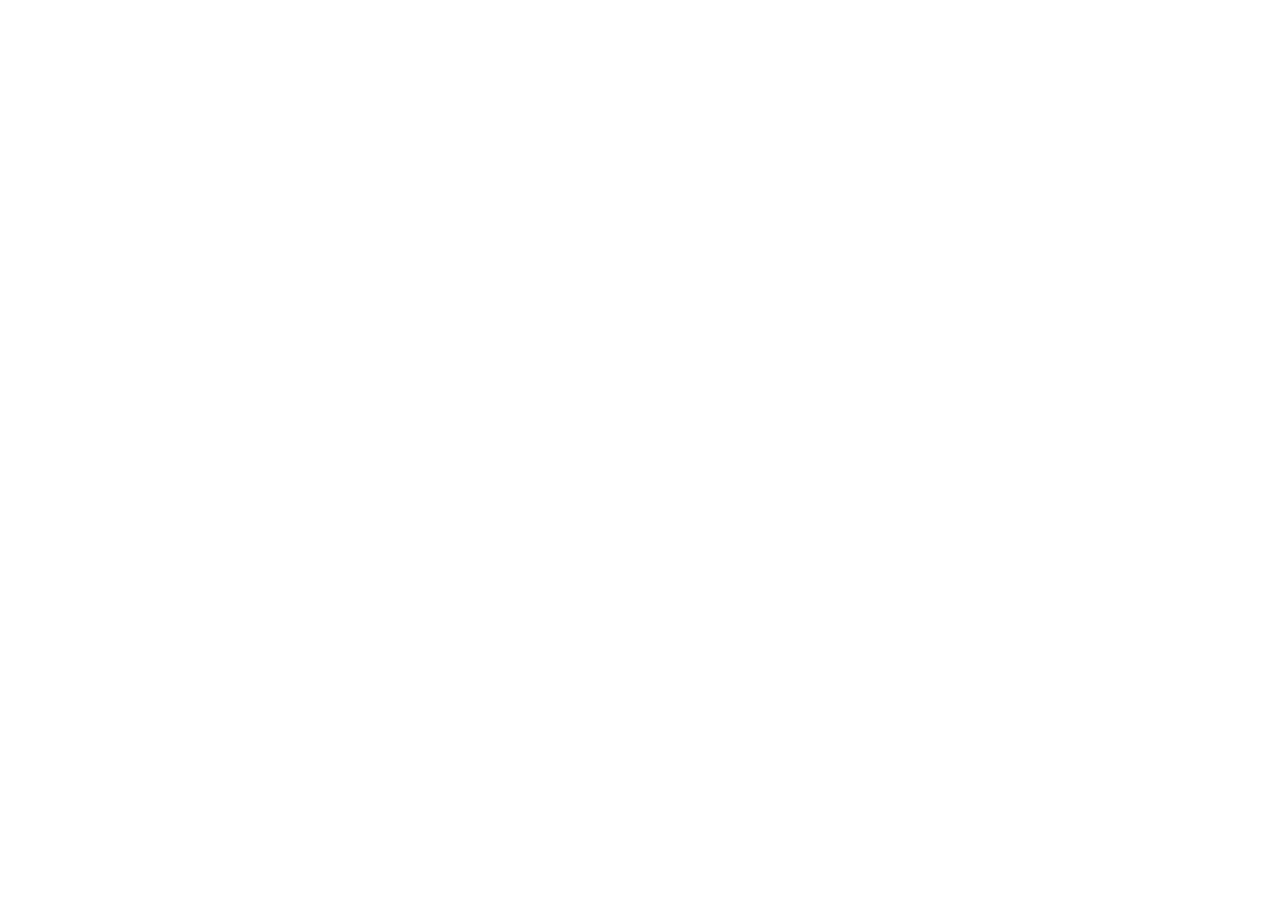
==== Basketball-Scoreboard/index.html @ 05a3c0f5 "basketball Initial Commit" ====
<!DOCTYPE html>
<html lang="en">
<head>
    <meta charset="UTF-8">
    <meta name="viewport" content="width=device-width, initial-scale=1.0">
    <title>Document</title>
    <script src="/Basketball-Scoreboard/script.js"></script>
    <link rel="stylesheet" href="/Basketball-Scoreboard/style.css">
</head>
<body>
    
</body>
</html>
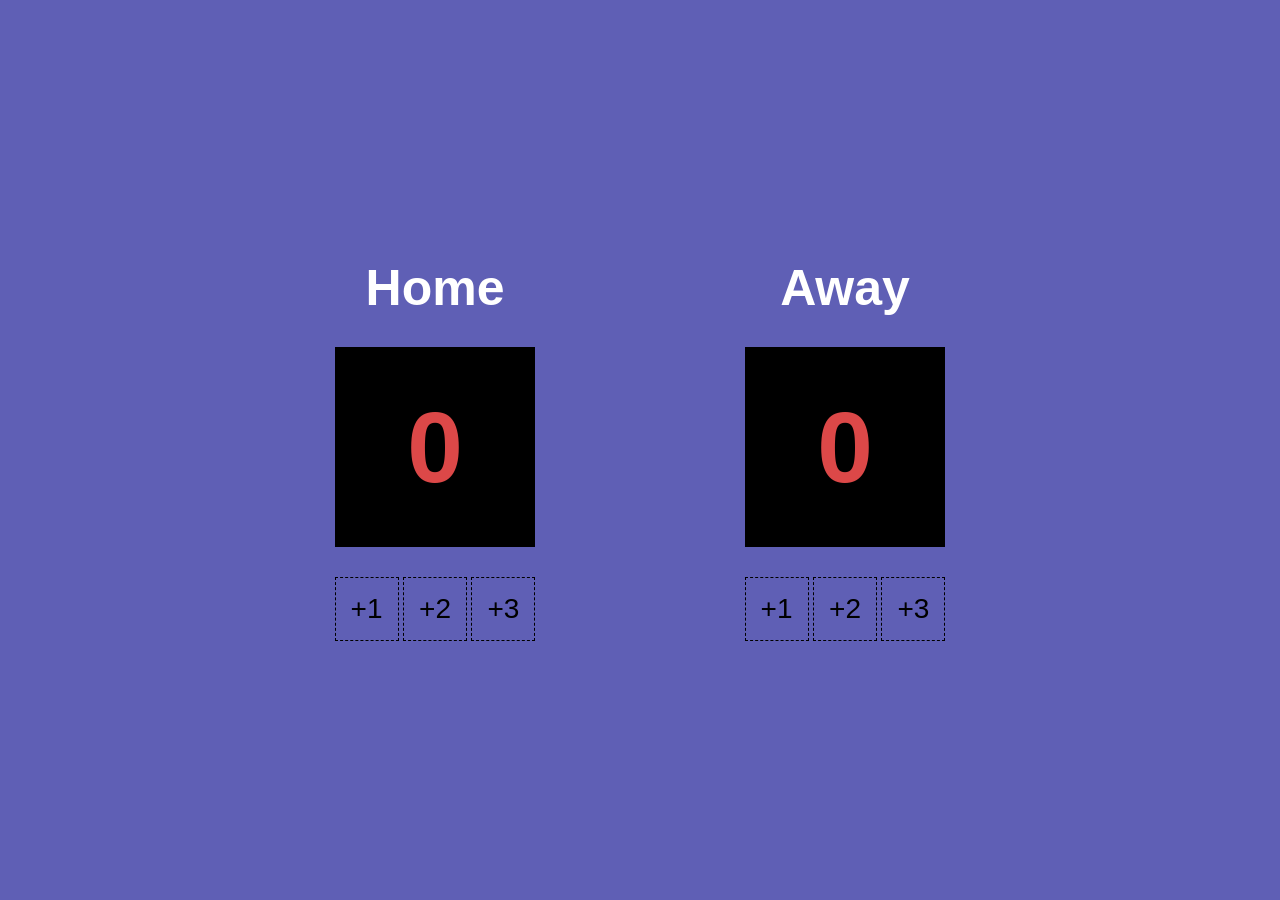
==== commit deb90e24: "Finished the html and added some css. Need to finish off the css and add some javascript to finish i" ====
--- a/Basketball-Scoreboard/index.html
+++ b/Basketball-Scoreboard/index.html
@@ -8,6 +8,26 @@
     <link rel="stylesheet" href="/Basketball-Scoreboard/style.css">
 </head>
 <body>
-    
+    <div class="pageContent">
+        <div class="scoreDiv">
+            <h2>Home</h2>
+            <h1>0</h1>
+            <div class="btns">
+                <button id="home1">+1</button>
+                <button id="home2">+2</button>
+                <button id="home3">+3</button>
+            </div>
+        </div>
+        <div class="scoreDiv">
+            <h2>Away</h2>
+            <h1>0</h1>
+            <div class="btns">
+                <button id="away1">+1</button>
+                <button id="away2">+2</button>
+                <button id="away3">+3</button>
+            </div>
+        </div>
+    </div>
+        
 </body>
 </html>
--- a/Basketball-Scoreboard/style.css
+++ b/Basketball-Scoreboard/style.css
@@ -0,0 +1,48 @@
+body {
+    box-sizing: border-box;
+    margin: 0px;
+    background-color: rgb(95, 95, 181);
+    color: white;
+    font-family: 'Trebuchet MS', 'Lucida Sans Unicode', 'Lucida Grande', 'Lucida Sans', Arial, sans-serif;
+}
+
+.pageContent {
+    display: flex;
+    height: 100vh;
+    justify-content: center;
+    align-items: center;
+    gap: 150px;
+}
+
+.scoreDiv {
+    display: inherit;
+    flex-direction: column;
+    align-items: center;
+    justify-content: center;
+}
+
+h2 {
+    margin: 0px;
+    font-size: 50px;
+}
+
+h1 {
+    background-color: black;
+    width: 200px;
+    height: 200px;
+    margin: 30px;
+    display: flex;
+    justify-content: center;
+    align-items: center;
+    font-size: 100px;
+    color: rgb(220, 72, 72);
+}
+
+button {
+    width: 64px;
+    height: 64px;
+    background: none;
+    border: 1px dashed black;
+    box-shadow: none;
+    font-size: 28px;
+}
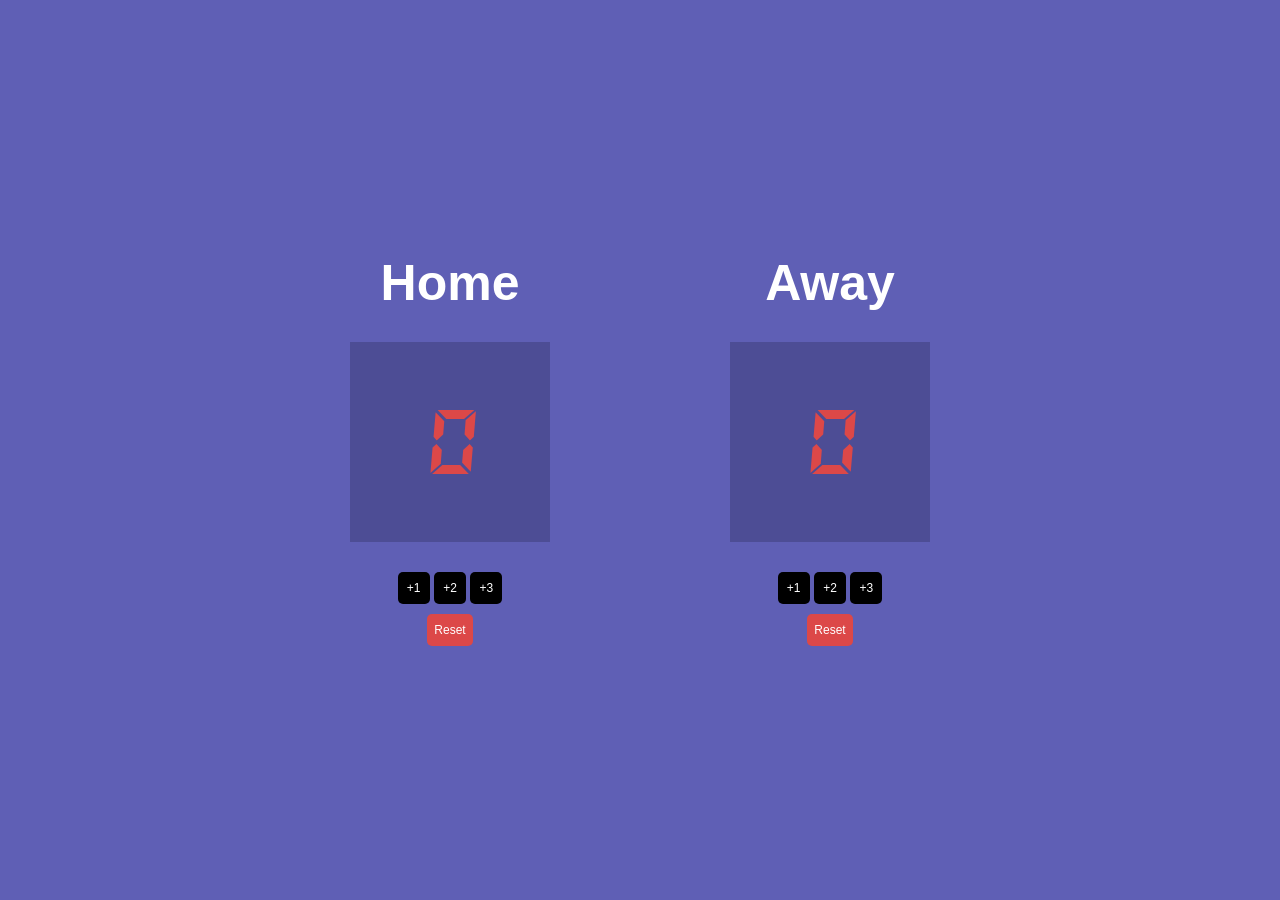
==== commit 1247a16a: "Added the rest of the html and css to style it then added the javscript with event listeners for eac" ====
--- a/Basketball-Scoreboard/index.html
+++ b/Basketball-Scoreboard/index.html
@@ -4,28 +4,30 @@
     <meta charset="UTF-8">
     <meta name="viewport" content="width=device-width, initial-scale=1.0">
     <title>Document</title>
-    <script src="/Basketball-Scoreboard/script.js"></script>
+    <script src="/Basketball-Scoreboard/script.js" defer></script>
     <link rel="stylesheet" href="/Basketball-Scoreboard/style.css">
 </head>
 <body>
     <div class="pageContent">
         <div class="scoreDiv">
             <h2>Home</h2>
-            <h1>0</h1>
+            <h1 id="scoreHome">0</h1>
             <div class="btns">
                 <button id="home1">+1</button>
                 <button id="home2">+2</button>
                 <button id="home3">+3</button>
             </div>
+            <button id="homeReset">Reset</button>
         </div>
         <div class="scoreDiv">
             <h2>Away</h2>
-            <h1>0</h1>
+            <h1 id="scoreAway">0</h1>
             <div class="btns">
                 <button id="away1">+1</button>
                 <button id="away2">+2</button>
                 <button id="away3">+3</button>
             </div>
+            <button id="awayReset">Reset</button>
         </div>
     </div>
         
--- a/Basketball-Scoreboard/style.css
+++ b/Basketball-Scoreboard/style.css
@@ -1,3 +1,10 @@
+@font-face {
+    font-family: digitalFont;
+    src: url(DS-DIGIT.TTF);
+}
+
+
+
 body {
     box-sizing: border-box;
     margin: 0px;
@@ -11,7 +18,7 @@
     height: 100vh;
     justify-content: center;
     align-items: center;
-    gap: 150px;
+    gap: 120px;
 }
 
 .scoreDiv {
@@ -27,7 +34,7 @@
 }
 
 h1 {
-    background-color: black;
+    background-color: rgba(32, 32, 63, 0.275);
     width: 200px;
     height: 200px;
     margin: 30px;
@@ -36,13 +43,28 @@
     align-items: center;
     font-size: 100px;
     color: rgb(220, 72, 72);
+    font-family: 'digitalFont';
 }
 
 button {
-    width: 64px;
-    height: 64px;
-    background: none;
+    width: 32px;
+    height: 32px;
+    background: black;
     border: 1px dashed black;
     box-shadow: none;
-    font-size: 28px;
+    font-size: 12px;
+    border-radius: 5px;
+    color: white;
+}
+
+#homeReset, #awayReset {
+    width: fit-content;
+    margin: 10px 0px 0px 0px;
+    background-color: rgb(220, 72, 72);
+    color: white;
+    border: 1px dashed rgb(220, 72, 72);
+}
+
+img{
+    z-index: 1;
 }
